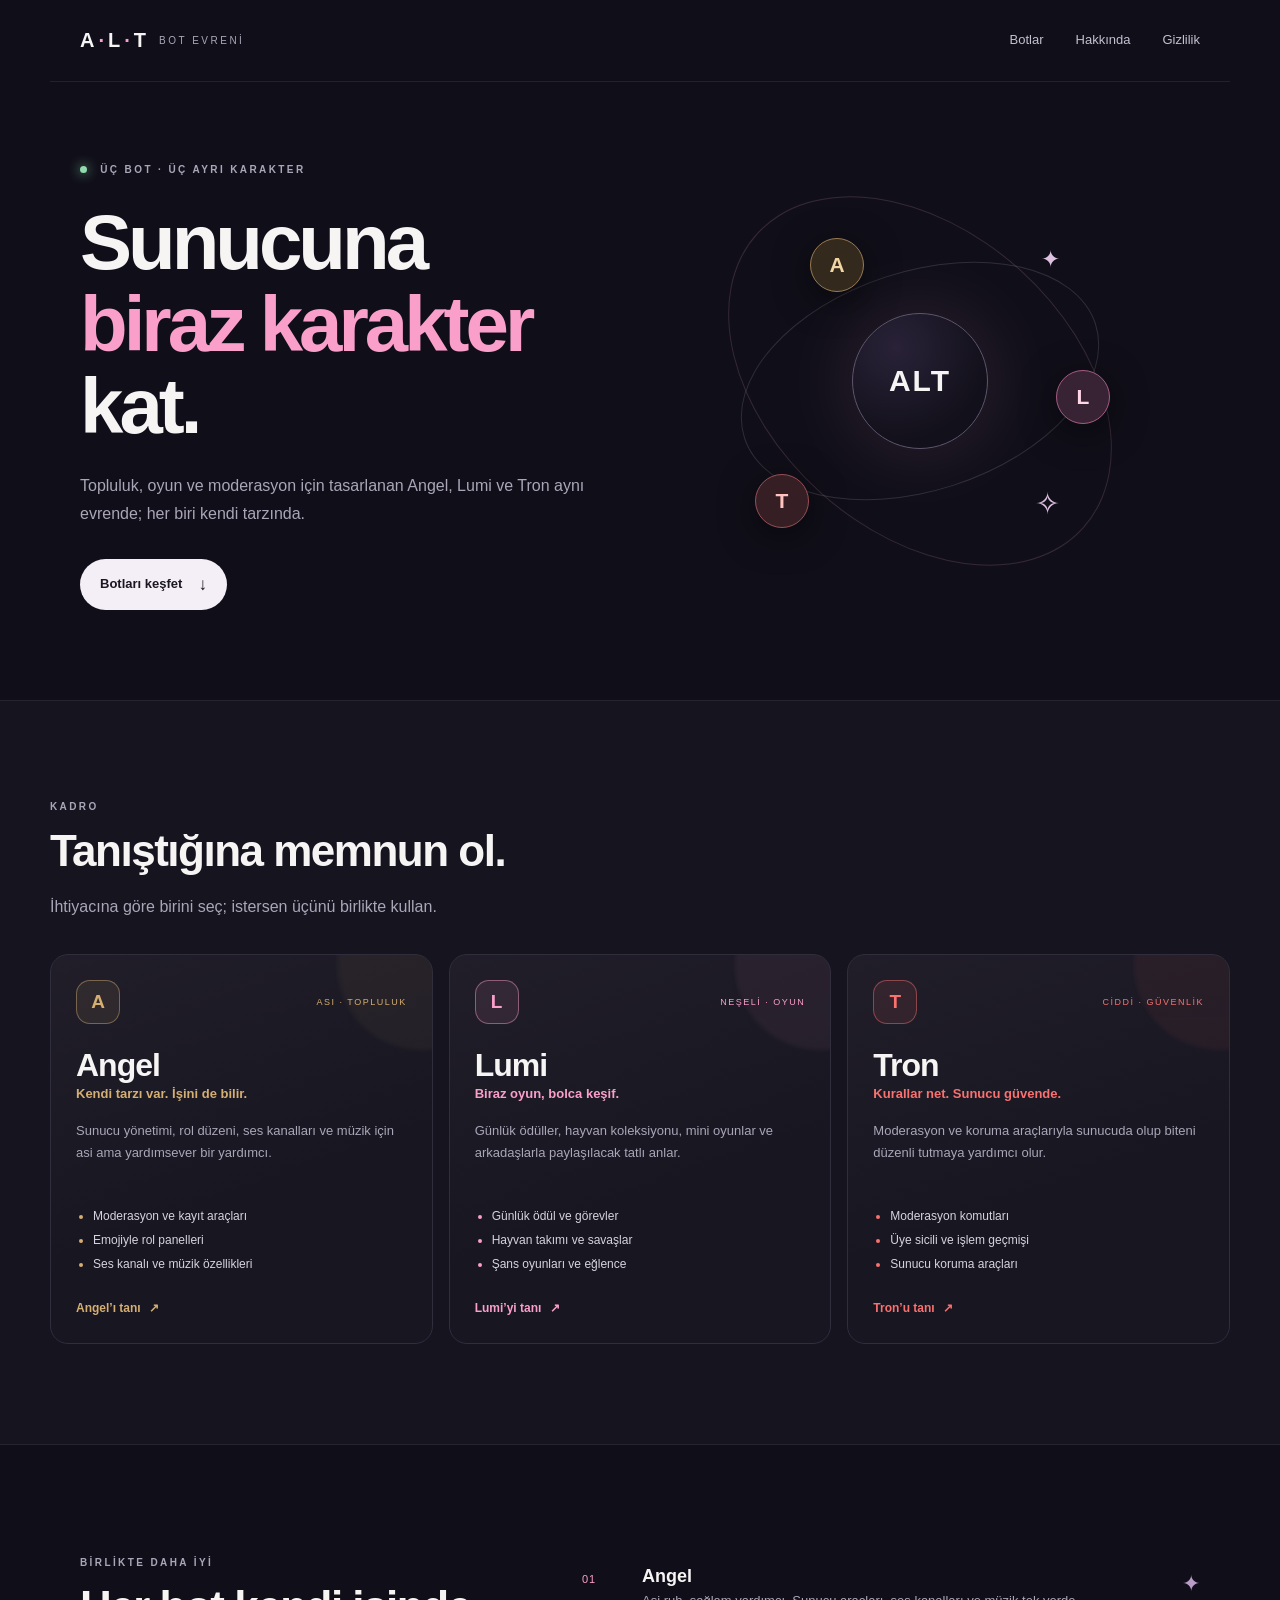
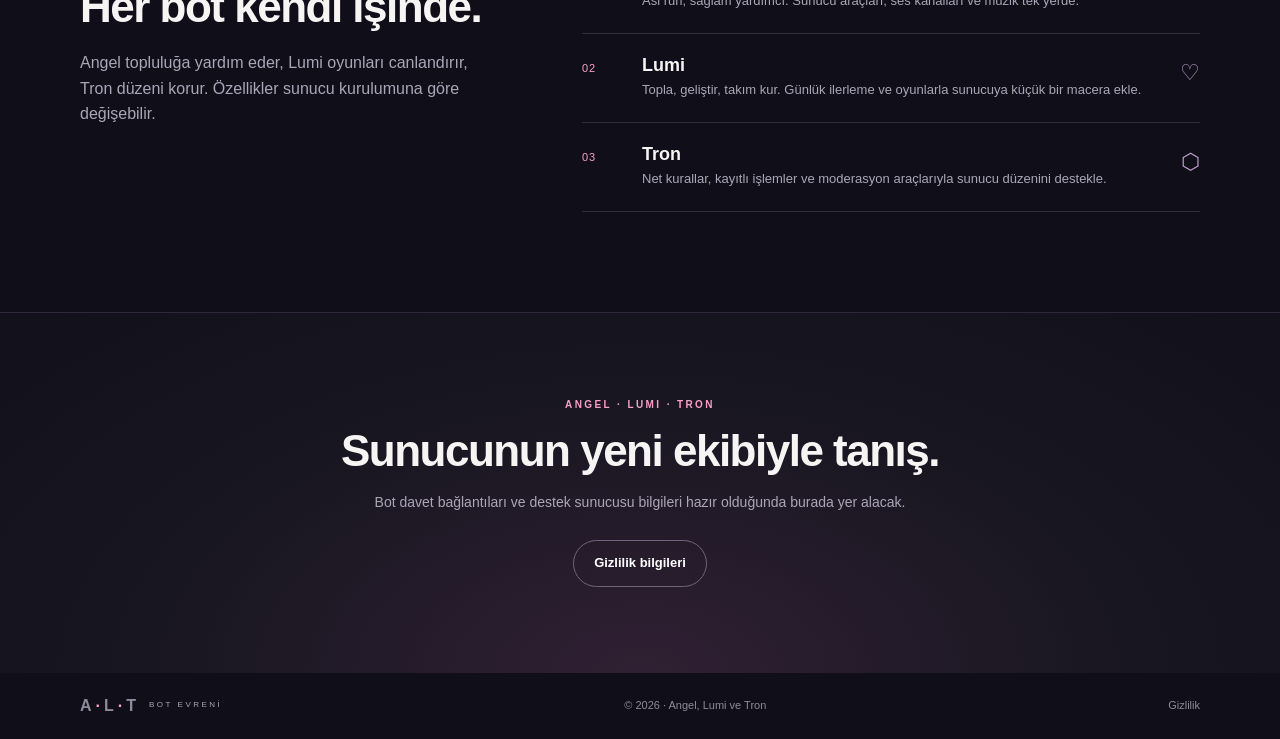
==== index.html @ 0f0d4780 "Add files via upload" ====
<!doctype html>
<html lang="tr">
<head>
  <meta charset="utf-8">
  <meta name="viewport" content="width=device-width, initial-scale=1">
  <meta name="theme-color" content="#100f19">
  <meta name="description" content="Angel, Lumi ve Tron — sunucular için karakterli yapay zekâ botları.">
  <title>Angel · Lumi · Tron | Botların dünyası</title>
  <link rel="stylesheet" href="styles.css">
</head>
<body>
  <header class="topbar">
    <a class="brand" href="#top" aria-label="Angel, Lumi ve Tron ana sayfa">
      <span class="brand-mark">A<span>·</span>L<span>·</span>T</span>
      <span class="brand-name">BOT EVRENİ</span>
    </a>
    <nav aria-label="Ana menü">
      <a href="#bots">Botlar</a>
      <a href="#about">Hakkında</a>
      <a href="privacy.html">Gizlilik</a>
    </nav>
  </header>

  <main id="top">
    <section class="hero">
      <div class="hero-copy">
        <p class="eyebrow"><span class="status-dot"></span> ÜÇ BOT · ÜÇ AYRI KARAKTER</p>
        <h1>Sunucuna<br><span>biraz karakter</span> kat.</h1>
        <p class="hero-text">Topluluk, oyun ve moderasyon için tasarlanan Angel, Lumi ve Tron aynı evrende; her biri kendi tarzında.</p>
        <a class="button button-light" href="#bots">Botları keşfet <span aria-hidden="true">↓</span></a>
      </div>
      <div class="orbit" aria-hidden="true">
        <div class="orbit-ring ring-one"></div>
        <div class="orbit-ring ring-two"></div>
        <div class="orbit-core">ALT</div>
        <div class="orbit-node angel-node">A</div>
        <div class="orbit-node lumi-node">L</div>
        <div class="orbit-node tron-node">T</div>
        <span class="spark spark-one">✦</span><span class="spark spark-two">✧</span>
      </div>
    </section>

    <section class="bots-section" id="bots">
      <div class="section-heading">
        <p class="eyebrow">KADRO</p>
        <h2>Tanıştığına memnun ol.</h2>
        <p>İhtiyacına göre birini seç; istersen üçünü birlikte kullan.</p>
      </div>
      <div class="bot-grid">
        <article class="bot-card angel-card">
          <div class="card-top"><span class="bot-symbol">A</span><span class="card-tag">ASI · TOPLULUK</span></div>
          <h3>Angel</h3>
          <p class="bot-motto">Kendi tarzı var. İşini de bilir.</p>
          <p class="bot-description">Sunucu yönetimi, rol düzeni, ses kanalları ve müzik için asi ama yardımsever bir yardımcı.</p>
          <ul><li>Moderasyon ve kayıt araçları</li><li>Emojiyle rol panelleri</li><li>Ses kanalı ve müzik özellikleri</li></ul>
          <a class="text-link" href="#angel-details">Angel’ı tanı <span aria-hidden="true">↗</span></a>
        </article>
        <article class="bot-card lumi-card">
          <div class="card-top"><span class="bot-symbol">L</span><span class="card-tag">NEŞELİ · OYUN</span></div>
          <h3>Lumi</h3>
          <p class="bot-motto">Biraz oyun, bolca keşif.</p>
          <p class="bot-description">Günlük ödüller, hayvan koleksiyonu, mini oyunlar ve arkadaşlarla paylaşılacak tatlı anlar.</p>
          <ul><li>Günlük ödül ve görevler</li><li>Hayvan takımı ve savaşlar</li><li>Şans oyunları ve eğlence</li></ul>
          <a class="text-link" href="#lumi-details">Lumi’yi tanı <span aria-hidden="true">↗</span></a>
        </article>
        <article class="bot-card tron-card">
          <div class="card-top"><span class="bot-symbol">T</span><span class="card-tag">CİDDİ · GÜVENLİK</span></div>
          <h3>Tron</h3>
          <p class="bot-motto">Kurallar net. Sunucu güvende.</p>
          <p class="bot-description">Moderasyon ve koruma araçlarıyla sunucuda olup biteni düzenli tutmaya yardımcı olur.</p>
          <ul><li>Moderasyon komutları</li><li>Üye sicili ve işlem geçmişi</li><li>Sunucu koruma araçları</li></ul>
          <a class="text-link" href="#tron-details">Tron’u tanı <span aria-hidden="true">↗</span></a>
        </article>
      </div>
    </section>

    <section class="details-section" id="about">
      <div class="details-intro">
        <p class="eyebrow">BİRLİKTE DAHA İYİ</p>
        <h2>Her bot kendi işinde.</h2>
        <p>Angel topluluğa yardım eder, Lumi oyunları canlandırır, Tron düzeni korur. Özellikler sunucu kurulumuna göre değişebilir.</p>
      </div>
      <div class="details-list">
        <article id="angel-details"><span class="detail-index">01</span><div><h3>Angel</h3><p>Asi ruh, sağlam yardımcı. Sunucu araçları, ses kanalları ve müzik tek yerde.</p></div><span class="detail-glyph">✦</span></article>
        <article id="lumi-details"><span class="detail-index">02</span><div><h3>Lumi</h3><p>Topla, geliştir, takım kur. Günlük ilerleme ve oyunlarla sunucuya küçük bir macera ekle.</p></div><span class="detail-glyph">♡</span></article>
        <article id="tron-details"><span class="detail-index">03</span><div><h3>Tron</h3><p>Net kurallar, kayıtlı işlemler ve moderasyon araçlarıyla sunucu düzenini destekle.</p></div><span class="detail-glyph">⬡</span></article>
      </div>
    </section>

    <section class="closing">
      <p class="eyebrow">ANGEL · LUMI · TRON</p>
      <h2>Sunucunun yeni ekibiyle tanış.</h2>
      <p>Bot davet bağlantıları ve destek sunucusu bilgileri hazır olduğunda burada yer alacak.</p>
      <a class="button button-outline" href="privacy.html">Gizlilik bilgileri</a>
    </section>
  </main>

  <footer>
    <a class="brand footer-brand" href="#top"><span class="brand-mark">A<span>·</span>L<span>·</span>T</span><span class="brand-name">BOT EVRENİ</span></a>
    <span>© 2026 · Angel, Lumi ve Tron</span>
    <a href="privacy.html">Gizlilik</a>
  </footer>
</body>
</html>
---- styles.css ----
:root{color-scheme:dark;--bg:#100f19;--panel:#171622;--text:#f7f4f4;--muted:#aaa6b8;--line:#302d3d;--gold:#d5ae72;--pink:#fa9fca;--red:#fa716f;--font:'DM Sans',Segoe UI,Arial,sans-serif;--display:Manrope,'DM Sans',Segoe UI,Arial,sans-serif}
*{box-sizing:border-box}
html{scroll-behavior:smooth}
body{margin:0;background:var(--bg);color:var(--text);font:16px/1.6 var(--font)}
a{color:inherit;text-decoration:none}
.topbar{max-width:1180px;margin:auto;height:82px;padding:0 30px;display:flex;align-items:center;justify-content:space-between;border-bottom:1px solid rgba(255,255,255,.08)}
.brand{display:flex;align-items:center;gap:12px}.brand-mark{font:800 20px var(--display);letter-spacing:1px}.brand-mark span{color:var(--pink);padding:0 3px}.brand-name{font-size:10px;letter-spacing:2.5px;color:var(--muted)}
nav{display:flex;gap:32px;color:#c4c0cf;font-size:13px}nav a:hover,footer a:hover{color:var(--pink)}
.hero{max-width:1180px;min-height:560px;margin:auto;padding:70px 30px 90px;display:grid;grid-template-columns:1fr 1fr;align-items:center;overflow:hidden}.hero-copy{position:relative;z-index:1}.eyebrow{font-size:10px;font-weight:700;letter-spacing:2.4px;color:#aaa6b8}.status-dot{display:inline-block;width:7px;height:7px;margin-right:8px;border-radius:50%;background:#91dbad;box-shadow:0 0 12px #91dbad}.hero h1{font:800 clamp(48px,7vw,78px)/1.05 var(--display);letter-spacing:-4px;margin:24px 0}.hero h1 span{color:var(--pink)}.hero-text{max-width:510px;color:var(--muted);font-size:16px;line-height:1.8;margin-bottom:30px}.button{display:inline-flex;gap:16px;align-items:center;border-radius:99px;padding:12px 20px;font-weight:700;font-size:13px;transition:transform .2s,background .2s}.button:hover{transform:translateY(-2px)}.button-light{background:#f4eef6;color:#1b1722}.button-light span{font-size:17px}.button-outline{border:1px solid #70647d;color:#fff}
.orbit{height:370px;max-width:500px;width:100%;justify-self:center;position:relative;display:grid;place-items:center}.orbit-ring{position:absolute;border:1px solid rgba(255,255,255,.13);border-radius:50%;transform:rotate(-18deg)}.ring-one{width:370px;height:220px}.ring-two{width:440px;height:300px;transform:rotate(42deg);border-color:rgba(250,159,202,.17)}.orbit-core{width:136px;height:136px;border:1px solid #5f566e;border-radius:50%;display:grid;place-items:center;background:radial-gradient(circle at 32% 25%,#292238,#12101a 70%);box-shadow:0 0 80px rgba(250,159,202,.14);font:800 30px var(--display);letter-spacing:2px}.orbit-node{position:absolute;width:54px;height:54px;border-radius:50%;display:grid;place-items:center;font:800 21px var(--display);box-shadow:0 8px 35px #0008}.angel-node{top:42px;left:28%;color:#f2d5a4;background:#33291d;border:1px solid #987b51}.lumi-node{right:12%;top:47%;color:#ffd5e8;background:#382335;border:1px solid #a55c83}.tron-node{left:17%;bottom:38px;color:#ffc4c0;background:#351f25;border:1px solid #984f54}.spark{position:absolute;color:#dec0e0}.spark-one{top:45px;right:22%;font-size:23px}.spark-two{bottom:38px;right:22%;font-size:30px}
.bots-section{background:#15141f;border-block:1px solid rgba(255,255,255,.07);padding:88px 30px 100px}.section-heading{max-width:1180px;margin:0 auto 34px}.section-heading h2,.details-intro h2,.closing h2{font:700 clamp(30px,4vw,44px)/1.2 var(--display);letter-spacing:-1.5px;margin:9px 0}.section-heading>p:last-child,.details-intro>p:last-child{color:var(--muted)}.bot-grid{max-width:1180px;margin:auto;display:grid;grid-template-columns:repeat(3,1fr);gap:16px}.bot-card{--accent:var(--gold);position:relative;overflow:hidden;padding:25px 25px 24px;border:1px solid var(--line);border-radius:18px;background:linear-gradient(160deg,#211e29,#171621 60%);min-height:390px}.bot-card:after{content:"";position:absolute;top:-75px;right:-75px;width:170px;height:170px;border-radius:50%;background:var(--accent);opacity:.055;filter:blur(2px)}.lumi-card{--accent:var(--pink)}.tron-card{--accent:var(--red)}.card-top{display:flex;align-items:center;justify-content:space-between}.bot-symbol{width:44px;height:44px;border:1px solid color-mix(in srgb,var(--accent),transparent 55%);border-radius:14px;display:grid;place-items:center;background:color-mix(in srgb,var(--accent),transparent 91%);color:var(--accent);font:800 19px var(--display)}.card-tag{font-size:9px;letter-spacing:1.5px;color:var(--accent)}.bot-card h3{font:800 32px var(--display);letter-spacing:-1px;margin:23px 0 0}.bot-motto{font-weight:600;color:var(--accent);margin:0 0 15px;font-size:13px}.bot-description{color:var(--muted);font-size:13px;line-height:1.75;min-height:69px}.bot-card ul{padding-left:17px;color:#d7d3df;font-size:12px;line-height:2;margin:15px 0 18px}.bot-card li::marker{color:var(--accent)}.text-link{font-size:12px;font-weight:700;color:var(--accent)}.text-link span{margin-left:5px}
.details-section{max-width:1180px;margin:auto;padding:100px 30px;display:grid;grid-template-columns:.8fr 1.2fr;gap:90px}.details-intro{position:sticky;top:40px;align-self:start}.details-list article{display:grid;grid-template-columns:45px 1fr 40px;gap:15px;align-items:start;padding:21px 0;border-bottom:1px solid var(--line);scroll-margin-top:30px}.details-index,.detail-index{color:var(--pink);font-size:11px;letter-spacing:1px;padding-top:5px}.details-list h3{font:700 18px var(--display);margin:0 0 4px}.details-list p{color:var(--muted);font-size:13px;margin:0}.detail-glyph{font-size:22px;color:#b99cc7;text-align:right}
.closing{text-align:center;padding:74px 24px 86px;background:radial-gradient(ellipse at 50% 100%,#302033 0,#181621 54%,#12111b 100%);border-top:1px solid #30283a}.closing .eyebrow{color:var(--pink)}.closing h2{max-width:620px;margin:12px auto}.closing>p:not(.eyebrow){color:var(--muted);margin:14px auto 26px;max-width:560px;font-size:14px}
footer{max-width:1180px;margin:auto;padding:24px 30px;display:flex;align-items:center;justify-content:space-between;color:#8f8a9b;font-size:11px}.footer-brand .brand-mark{font-size:16px}.footer-brand .brand-name{font-size:8px}
@media(max-width:800px){.hero{grid-template-columns:1fr;padding-top:72px}.hero-copy{text-align:center}.hero-text{margin-inline:auto}.orbit{height:310px;margin-top:22px}.ring-one{width:300px;height:190px}.ring-two{width:360px;height:260px}.bot-grid{grid-template-columns:1fr;max-width:560px}.bot-card{min-height:0}.bot-description{min-height:0}.details-section{grid-template-columns:1fr;gap:28px;padding-block:70px}.details-intro{position:static}.section-heading{text-align:center}.bots-section{padding-block:70px}}
@media(max-width:520px){.topbar{height:70px;padding-inline:18px}.brand-name{display:none}nav{gap:16px;font-size:11px}.hero{padding:58px 20px 60px}.hero h1{letter-spacing:-2.8px}.orbit{height:270px}.orbit-core{width:108px;height:108px;font-size:25px}.ring-one{width:260px;height:160px}.ring-two{width:315px;height:225px}.angel-node{left:20%;top:20px}.lumi-node{right:5%}.tron-node{left:10%;bottom:20px}.bots-section{padding-inline:18px}.details-section{padding-inline:22px}.closing{padding-inline:22px}footer{padding:20px 18px;gap:12px;flex-wrap:wrap}.footer-brand{width:100%}}
@media(prefers-reduced-motion:reduce){html{scroll-behavior:auto}.button{transition:none}}
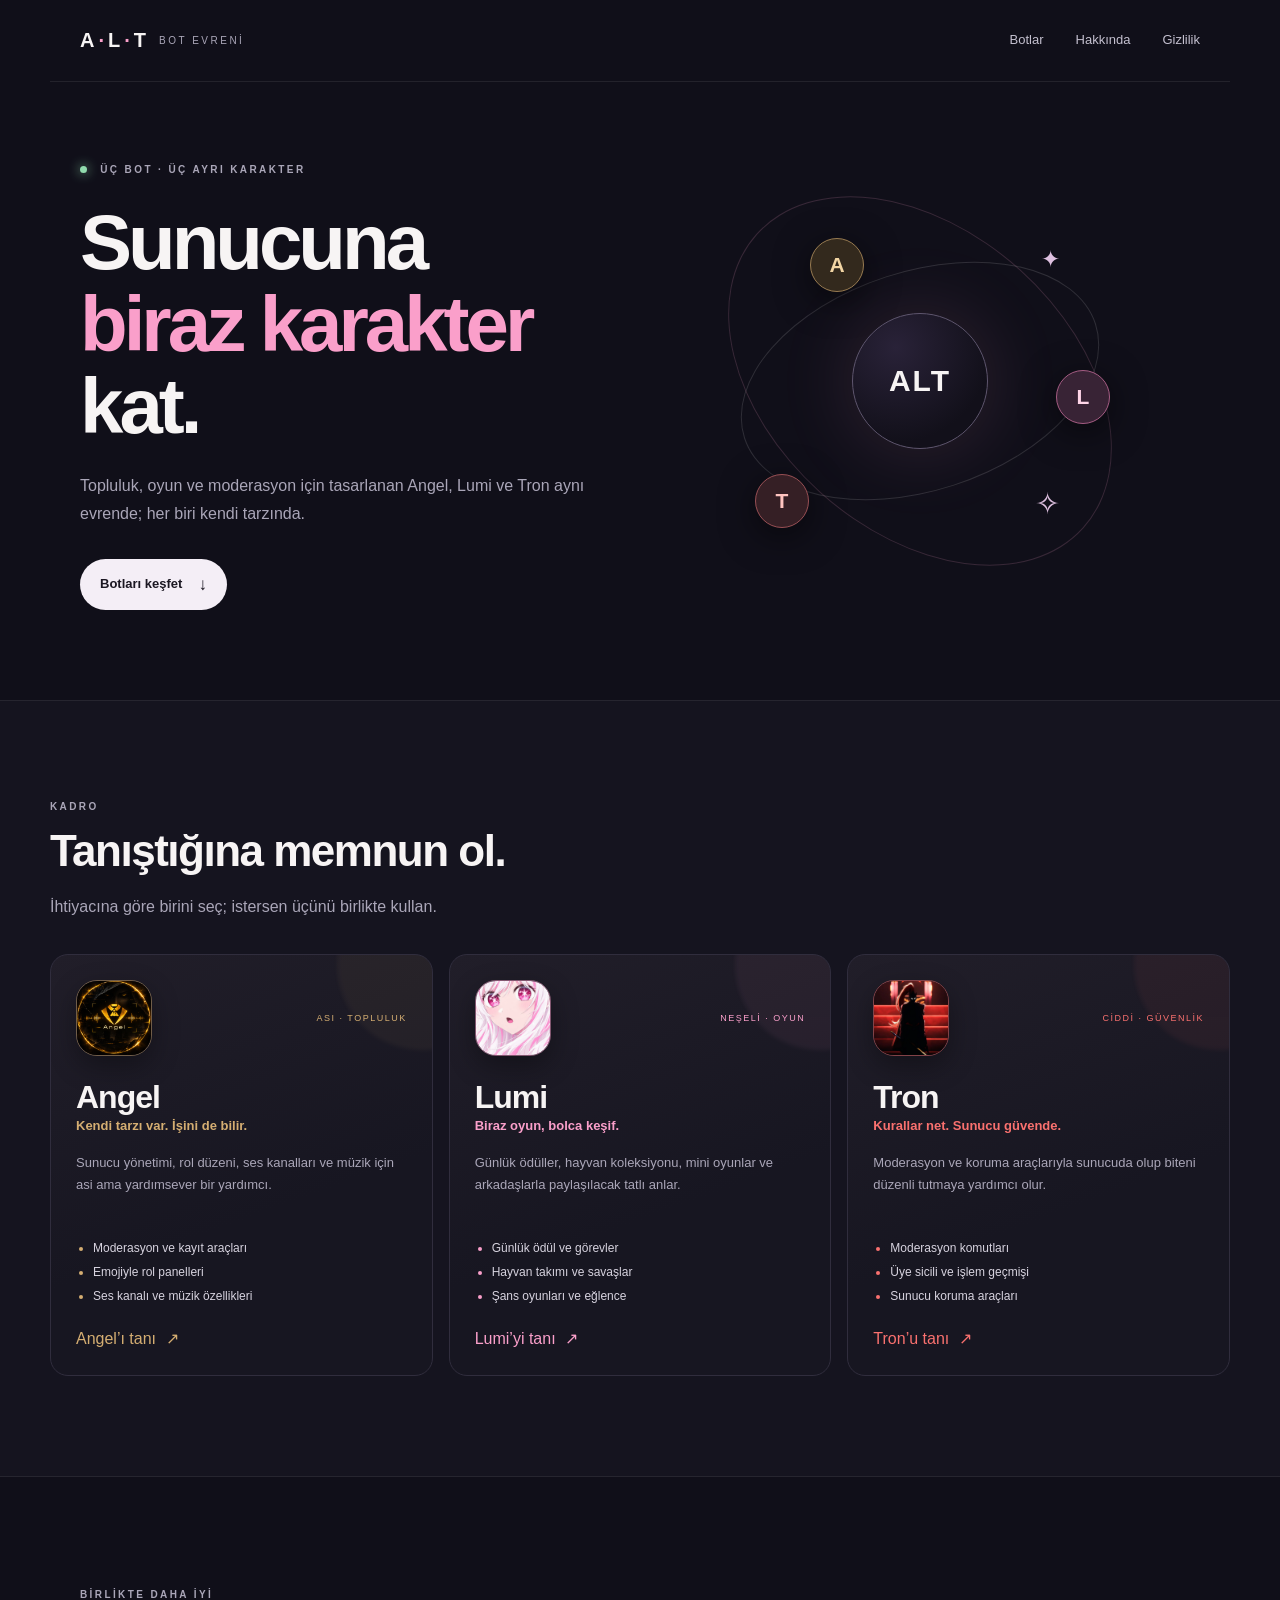
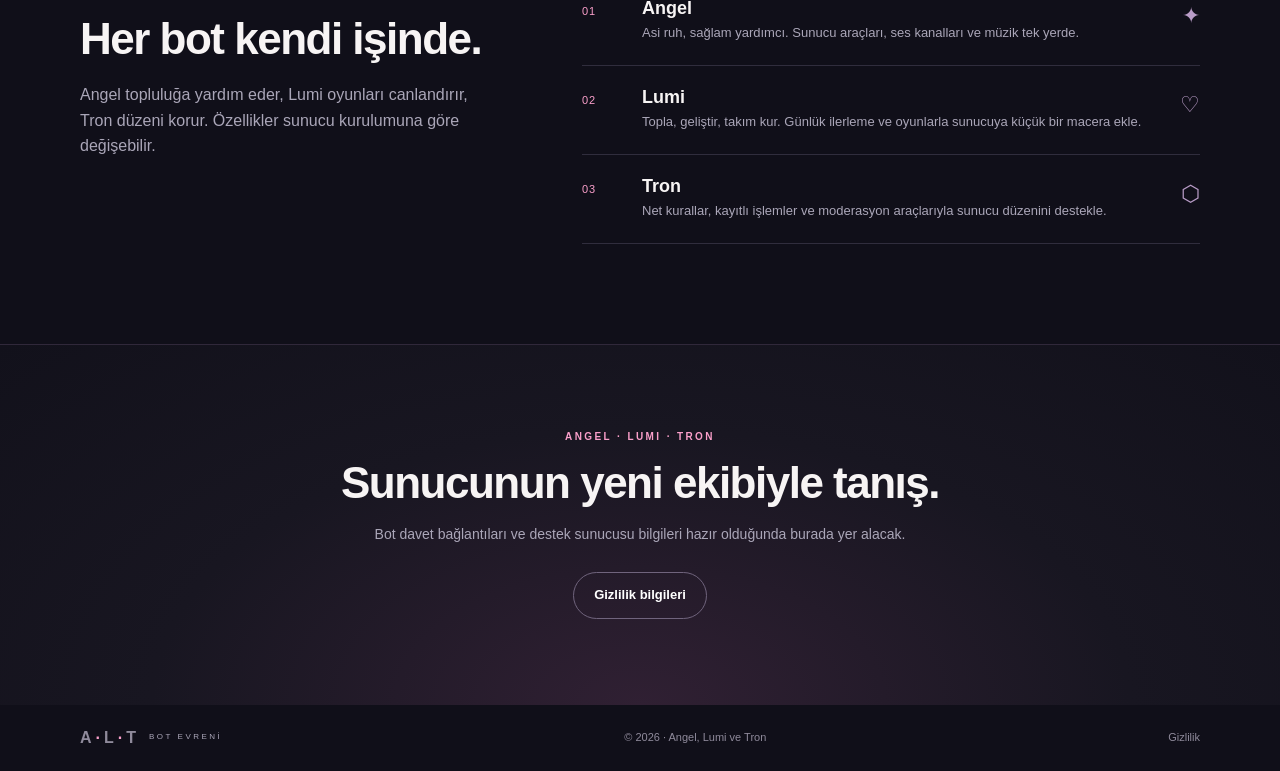
==== commit 10855e68: "Add files via upload" ====
--- a/index.html
+++ b/index.html
@@ -48,28 +48,28 @@
       </div>
       <div class="bot-grid">
         <article class="bot-card angel-card">
-          <div class="card-top"><span class="bot-symbol">A</span><span class="card-tag">ASI · TOPLULUK</span></div>
+          <div class="card-top"><img class="bot-avatar" src="assets/angel.png" alt="Angel"><span class="card-tag">ASI · TOPLULUK</span></div>
           <h3>Angel</h3>
           <p class="bot-motto">Kendi tarzı var. İşini de bilir.</p>
           <p class="bot-description">Sunucu yönetimi, rol düzeni, ses kanalları ve müzik için asi ama yardımsever bir yardımcı.</p>
           <ul><li>Moderasyon ve kayıt araçları</li><li>Emojiyle rol panelleri</li><li>Ses kanalı ve müzik özellikleri</li></ul>
-          <a class="text-link" href="#angel-details">Angel’ı tanı <span aria-hidden="true">↗</span></a>
+          <button class="text-link modal-trigger" type="button" data-open-modal="angel-modal">Angel’ı tanı <span aria-hidden="true">↗</span></button>
         </article>
         <article class="bot-card lumi-card">
-          <div class="card-top"><span class="bot-symbol">L</span><span class="card-tag">NEŞELİ · OYUN</span></div>
+          <div class="card-top"><img class="bot-avatar" src="assets/lumi.png" alt="Lumi"><span class="card-tag">NEŞELİ · OYUN</span></div>
           <h3>Lumi</h3>
           <p class="bot-motto">Biraz oyun, bolca keşif.</p>
           <p class="bot-description">Günlük ödüller, hayvan koleksiyonu, mini oyunlar ve arkadaşlarla paylaşılacak tatlı anlar.</p>
           <ul><li>Günlük ödül ve görevler</li><li>Hayvan takımı ve savaşlar</li><li>Şans oyunları ve eğlence</li></ul>
-          <a class="text-link" href="#lumi-details">Lumi’yi tanı <span aria-hidden="true">↗</span></a>
+          <button class="text-link modal-trigger" type="button" data-open-modal="lumi-modal">Lumi’yi tanı <span aria-hidden="true">↗</span></button>
         </article>
         <article class="bot-card tron-card">
-          <div class="card-top"><span class="bot-symbol">T</span><span class="card-tag">CİDDİ · GÜVENLİK</span></div>
+          <div class="card-top"><img class="bot-avatar" src="assets/tron.png" alt="Tron"><span class="card-tag">CİDDİ · GÜVENLİK</span></div>
           <h3>Tron</h3>
           <p class="bot-motto">Kurallar net. Sunucu güvende.</p>
           <p class="bot-description">Moderasyon ve koruma araçlarıyla sunucuda olup biteni düzenli tutmaya yardımcı olur.</p>
           <ul><li>Moderasyon komutları</li><li>Üye sicili ve işlem geçmişi</li><li>Sunucu koruma araçları</li></ul>
-          <a class="text-link" href="#tron-details">Tron’u tanı <span aria-hidden="true">↗</span></a>
+          <button class="text-link modal-trigger" type="button" data-open-modal="tron-modal">Tron’u tanı <span aria-hidden="true">↗</span></button>
         </article>
       </div>
     </section>
@@ -95,10 +95,63 @@
     </section>
   </main>
 
+  <dialog class="bot-modal angel-modal" id="angel-modal" aria-labelledby="angel-modal-title">
+    <div class="modal-layout">
+      <img class="modal-art" src="assets/angel.png" alt="Angel">
+      <div class="modal-copy">
+        <div class="modal-heading"><div><p class="eyebrow">ASI · TOPLULUK</p><h2 id="angel-modal-title">Angel</h2></div><button class="modal-close" type="button" aria-label="Pencereyi kapat" data-close-modal>×</button></div>
+        <p class="modal-motto">Biraz asi, gerektiğinde tam destek.</p>
+        <p class="modal-description">Angel sunucu düzenini kurmana, üyelerle ilgilenmene ve topluluğuna hareket katmana yardım eder. Lafını sakınmaz ama işini yarım bırakmaz.</p>
+        <h3>Öne çıkan özellikler</h3>
+        <ul class="feature-list"><li>Üye kaydı ve rol yönetimi</li><li>Emojiyle çalışan, ayrı ayrı yönetilebilir rol panelleri</li><li>Moderasyon, şikâyet ve anket araçları</li><li>Özel ses kanalları ve müzik çalma</li><li>AFK bildirimleri ve acil cevap butonu</li></ul>
+        <div class="modal-note">Komutlar ve kullanılabilir özellikler sunucudaki izinlere ve kuruluma göre değişebilir.</div>
+      </div>
+    </div>
+  </dialog>
+
+  <dialog class="bot-modal lumi-modal" id="lumi-modal" aria-labelledby="lumi-modal-title">
+    <div class="modal-layout">
+      <img class="modal-art" src="assets/lumi.png" alt="Lumi">
+      <div class="modal-copy">
+        <div class="modal-heading"><div><p class="eyebrow">NEŞELİ · OYUN</p><h2 id="lumi-modal-title">Lumi</h2></div><button class="modal-close" type="button" aria-label="Pencereyi kapat" data-close-modal>×</button></div>
+        <p class="modal-motto">Küçük bir macera, her gün yeniden.</p>
+        <p class="modal-description">Lumi, sohbeti koleksiyon ve ilerleme hissi veren mini bir oyun dünyasına dönüştürür. Hayvanlarını topla, takımını kur, arkadaşlarınla kapış.</p>
+        <h3>Öne çıkan özellikler</h3>
+        <ul class="feature-list"><li>Günlük ödüller, görevler ve seviye gelişimi</li><li>Enderlikleri ve seviyeleri olan hayvan koleksiyonu</li><li>Üçlü hayvan takımları ve Lumi’ye karşı savaşlar</li><li>Mağaza, dekorasyonlar ve büyülü hayvan silahları</li><li>Blackjack, yazı tura, mini oyunlar ve sosyal komutlar</li></ul>
+        <div class="modal-note">Oyun ilerlemesi sunucular arasında ortak kullanılacak şekilde tasarlanmıştır.</div>
+      </div>
+    </div>
+  </dialog>
+
+  <dialog class="bot-modal tron-modal" id="tron-modal" aria-labelledby="tron-modal-title">
+    <div class="modal-layout">
+      <img class="modal-art" src="assets/tron.png" alt="Tron">
+      <div class="modal-copy">
+        <div class="modal-heading"><div><p class="eyebrow">CİDDİ · GÜVENLİK</p><h2 id="tron-modal-title">Tron</h2></div><button class="modal-close" type="button" aria-label="Pencereyi kapat" data-close-modal>×</button></div>
+        <p class="modal-motto">Kurallar net. Gereksiz uzatma yok.</p>
+        <p class="modal-description">Tron, moderasyon işlerini tek yerden yürütmene ve üye işlemlerini takip etmene yardım eder. Serttir; sunucu düzenini korumayı ciddiye alır.</p>
+        <h3>Öne çıkan özellikler</h3>
+        <ul class="feature-list"><li>Ban ve ban açma komutları</li><li>Yazı ve ses susturma araçları; süre ve sebep desteği</li><li>Üye sicili ve geçmiş moderasyon işlemleri</li><li>Mesaj temizleme ve yönetici moderasyon izinleri</li><li>Koruma ayarlarından ayrı, düzenli moderasyon iş akışı</li></ul>
+        <div class="modal-note">Komutların çalışması için Tron’a gerekli sunucu izinleri verilmelidir.</div>
+      </div>
+    </div>
+  </dialog>
+
   <footer>
     <a class="brand footer-brand" href="#top"><span class="brand-mark">A<span>·</span>L<span>·</span>T</span><span class="brand-name">BOT EVRENİ</span></a>
     <span>© 2026 · Angel, Lumi ve Tron</span>
     <a href="privacy.html">Gizlilik</a>
   </footer>
+  <script>
+    document.querySelectorAll('[data-open-modal]').forEach((button) => {
+      button.addEventListener('click', () => document.getElementById(button.dataset.openModal)?.showModal());
+    });
+    document.querySelectorAll('.bot-modal').forEach((dialog) => {
+      dialog.querySelector('[data-close-modal]')?.addEventListener('click', () => dialog.close());
+      dialog.addEventListener('click', (event) => {
+        if (event.target === dialog) dialog.close();
+      });
+    });
+  </script>
 </body>
 </html>
--- a/styles.css
+++ b/styles.css
@@ -15,3 +15,6 @@
 @media(max-width:800px){.hero{grid-template-columns:1fr;padding-top:72px}.hero-copy{text-align:center}.hero-text{margin-inline:auto}.orbit{height:310px;margin-top:22px}.ring-one{width:300px;height:190px}.ring-two{width:360px;height:260px}.bot-grid{grid-template-columns:1fr;max-width:560px}.bot-card{min-height:0}.bot-description{min-height:0}.details-section{grid-template-columns:1fr;gap:28px;padding-block:70px}.details-intro{position:static}.section-heading{text-align:center}.bots-section{padding-block:70px}}
 @media(max-width:520px){.topbar{height:70px;padding-inline:18px}.brand-name{display:none}nav{gap:16px;font-size:11px}.hero{padding:58px 20px 60px}.hero h1{letter-spacing:-2.8px}.orbit{height:270px}.orbit-core{width:108px;height:108px;font-size:25px}.ring-one{width:260px;height:160px}.ring-two{width:315px;height:225px}.angel-node{left:20%;top:20px}.lumi-node{right:5%}.tron-node{left:10%;bottom:20px}.bots-section{padding-inline:18px}.details-section{padding-inline:22px}.closing{padding-inline:22px}footer{padding:20px 18px;gap:12px;flex-wrap:wrap}.footer-brand{width:100%}}
 @media(prefers-reduced-motion:reduce){html{scroll-behavior:auto}.button{transition:none}}
+.bot-avatar{width:76px;height:76px;object-fit:cover;border-radius:21px;border:1px solid color-mix(in srgb,var(--accent),transparent 55%);box-shadow:0 10px 28px #0005}.modal-trigger{padding:0;border:0;background:none;font:inherit;text-align:left;cursor:pointer}.modal-trigger:hover{color:#fff}
+.bot-modal{width:min(900px,calc(100% - 32px));max-width:none;max-height:min(760px,calc(100dvh - 32px));padding:0;border:1px solid #ffffff22;border-radius:24px;background:#171622;color:var(--text);box-shadow:0 32px 100px #000b;overflow:auto}.bot-modal::backdrop{background:#08070dcc;backdrop-filter:blur(8px)}.modal-layout{display:grid;grid-template-columns:minmax(230px,.75fr) 1.25fr;min-height:510px}.modal-art{width:100%;height:100%;min-height:510px;object-fit:contain;padding:20px;background:color-mix(in srgb,var(--accent),#100f19 86%)}.modal-copy{padding:32px 34px 30px}.modal-heading{display:flex;justify-content:space-between;align-items:flex-start;gap:20px}.modal-heading .eyebrow{margin:4px 0 5px;color:var(--accent)}.modal-heading h2{font:800 42px/1.1 var(--display);letter-spacing:-1.5px;margin:0}.modal-close{width:38px;height:38px;flex:0 0 auto;border:1px solid #ffffff26;border-radius:50%;background:#ffffff08;color:#fff;font-size:25px;line-height:1;cursor:pointer}.modal-close:hover{background:#ffffff18}.angel-modal{--accent:var(--gold)}.lumi-modal{--accent:var(--pink)}.tron-modal{--accent:var(--red)}.modal-motto{margin:15px 0 8px;color:var(--accent);font-weight:700}.modal-description{margin:0;color:var(--muted);font-size:13px;line-height:1.8}.modal-copy h3{margin:23px 0 9px;font:700 13px var(--display)}.feature-list{list-style:none;margin:0;padding:0;display:grid;gap:9px;color:#e4dfeb;font-size:12px}.feature-list li{position:relative;padding-left:21px}.feature-list li::before{position:absolute;left:0;content:"✦";color:var(--accent)}.modal-note{margin-top:21px;padding:12px 14px;border:1px solid color-mix(in srgb,var(--accent),transparent 78%);border-radius:12px;background:color-mix(in srgb,var(--accent),transparent 94%);color:#c9c3d1;font-size:11px;line-height:1.6}
+@media(max-width:600px){.bot-modal{width:calc(100% - 20px);max-height:calc(100dvh - 20px);border-radius:18px}.modal-layout{grid-template-columns:1fr}.modal-art{height:210px;min-height:210px;object-position:center 34%}.modal-copy{padding:22px 21px 24px}.modal-heading h2{font-size:35px}.modal-copy h3{margin-top:19px}}
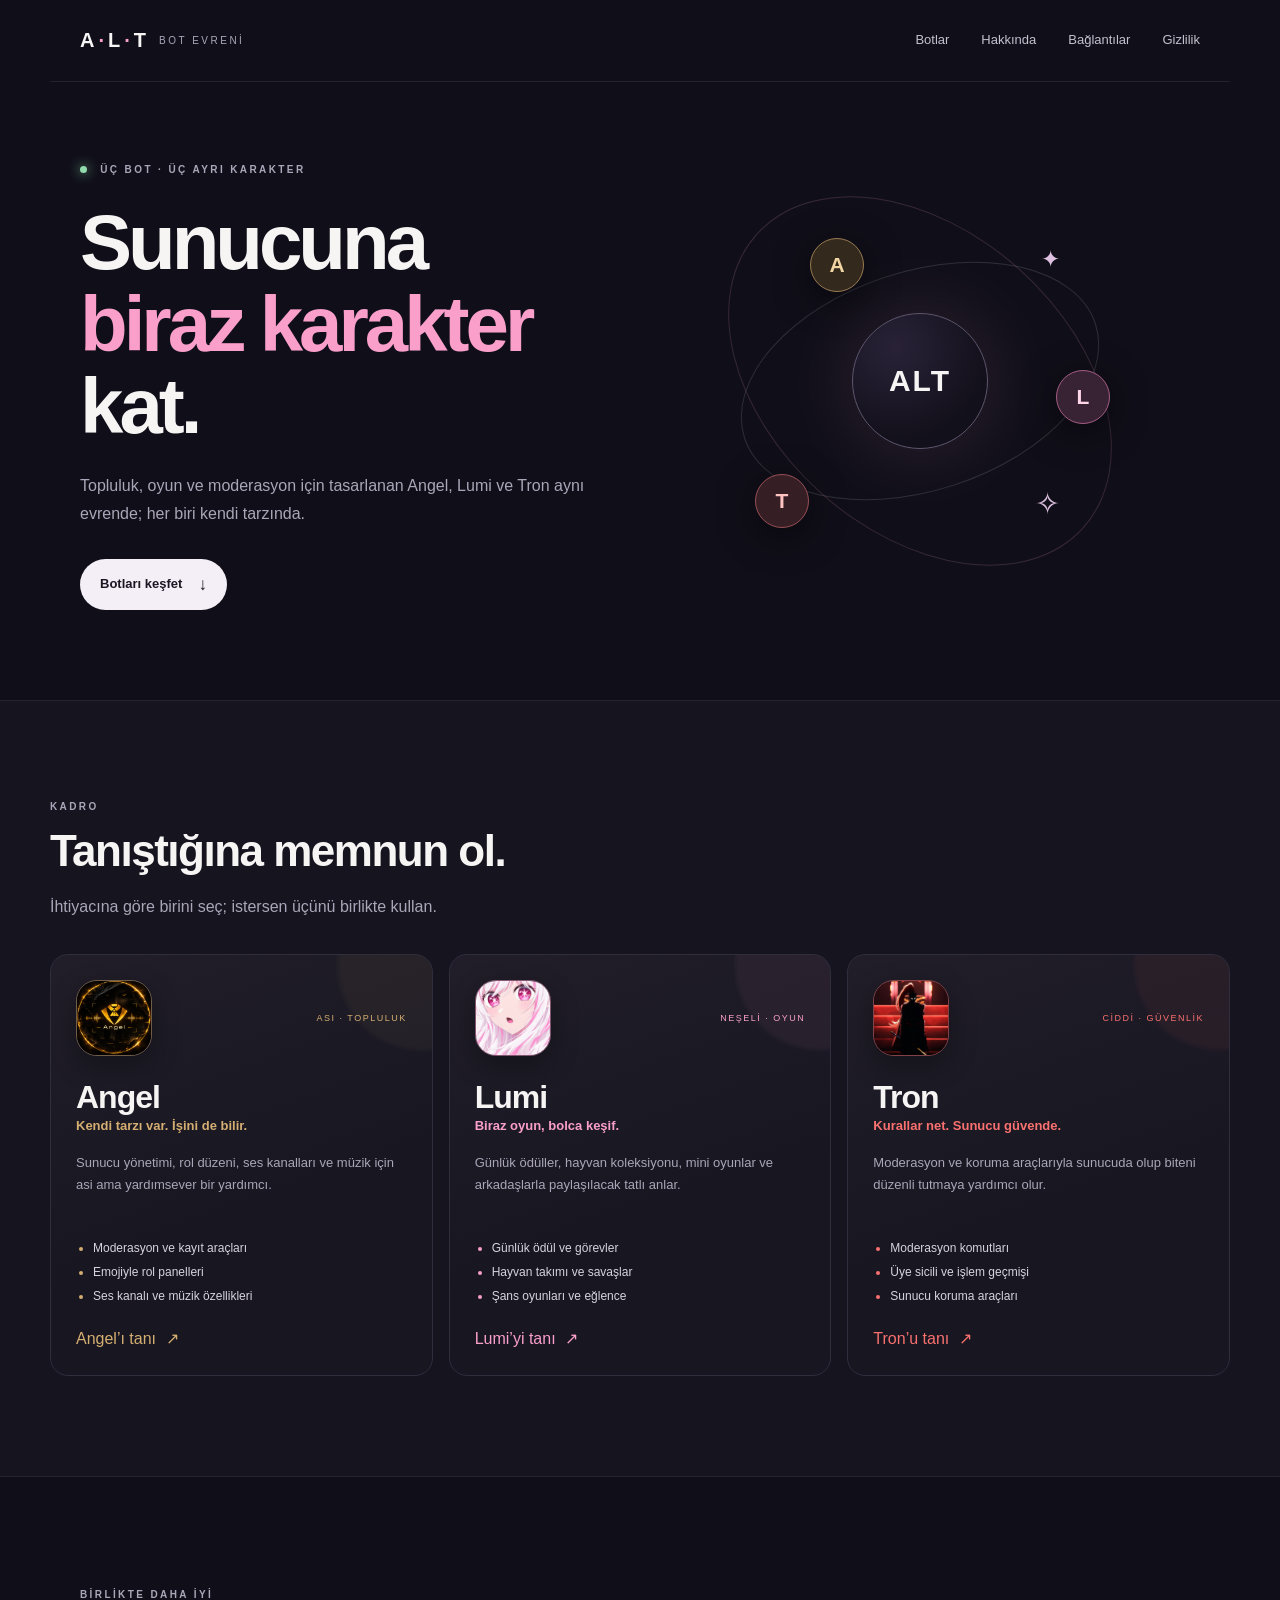
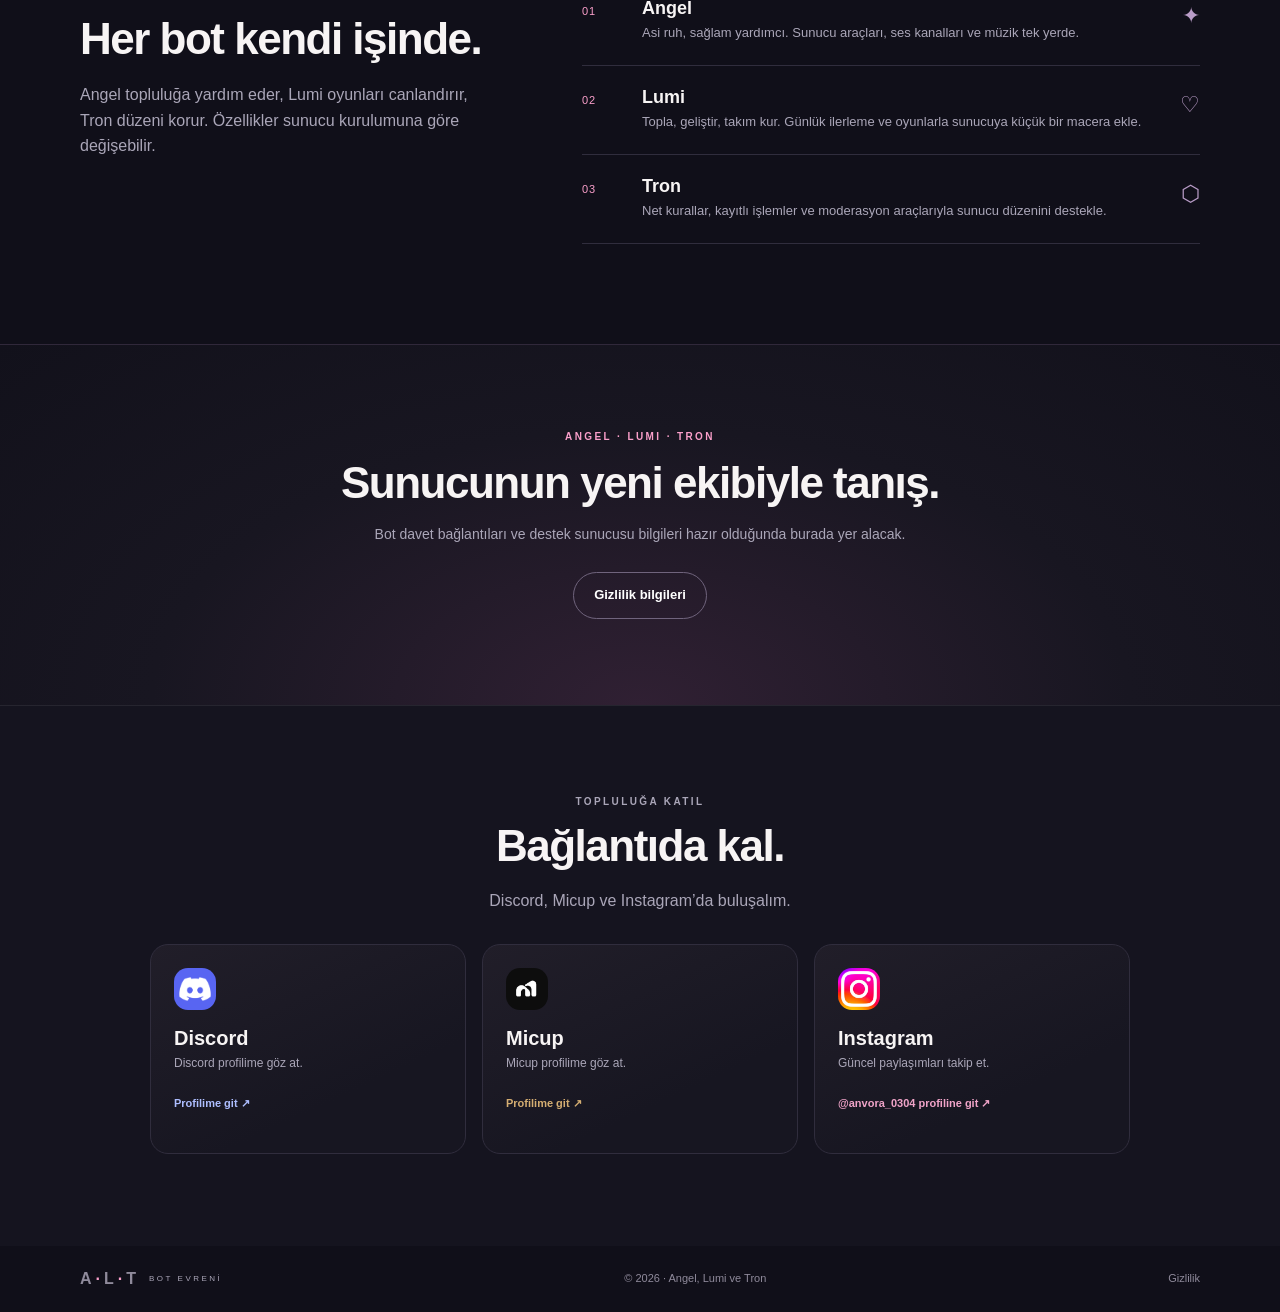
==== commit 7233c6d9: "Add files via upload" ====
--- a/index.html
+++ b/index.html
@@ -17,6 +17,7 @@
     <nav aria-label="Ana menü">
       <a href="#bots">Botlar</a>
       <a href="#about">Hakkında</a>
+      <a href="#social">Bağlantılar</a>
       <a href="privacy.html">Gizlilik</a>
     </nav>
   </header>
@@ -93,6 +94,34 @@
       <p>Bot davet bağlantıları ve destek sunucusu bilgileri hazır olduğunda burada yer alacak.</p>
       <a class="button button-outline" href="privacy.html">Gizlilik bilgileri</a>
     </section>
+
+    <section class="social-section" id="social" aria-labelledby="social-title">
+      <div class="section-heading social-heading">
+        <p class="eyebrow">TOPLULUĞA KATIL</p>
+        <h2 id="social-title">Bağlantıda kal.</h2>
+        <p>Discord, Micup ve Instagram’da buluşalım.</p>
+      </div>
+      <div class="social-grid">
+        <a class="social-card discord-social" href="https://discord.com/users/973302469243322418" target="_blank" rel="noopener noreferrer" aria-label="Discord’da profili aç">
+          <img class="social-icon discord-logo" src="assets/discord.png" alt="Discord logosu">
+          <h3>Discord</h3>
+          <p>Discord profilime göz at.</p>
+          <span class="social-address-pending">Profilime git ↗</span>
+        </a>
+        <a class="social-card micup-social" href="https://micup.gg/users/1562365325419741186" target="_blank" rel="noopener noreferrer" aria-label="Micup profilimi aç">
+          <img class="social-icon micup-logo" src="assets/micup.png" alt="Micup logosu">
+          <h3>Micup</h3>
+          <p>Micup profilime göz at.</p>
+          <span class="social-address-pending">Profilime git ↗</span>
+        </a>
+        <a class="social-card instagram-social" href="https://www.instagram.com/anvora_0304/" target="_blank" rel="noopener noreferrer" aria-label="Instagram’da anvora_0304 profilini aç">
+          <img class="social-icon instagram-logo" src="assets/instagram.png" alt="Instagram logosu">
+          <h3>Instagram</h3>
+          <p>Güncel paylaşımları takip et.</p>
+          <span class="social-address-pending">@anvora_0304 profiline git ↗</span>
+        </a>
+      </div>
+    </section>
   </main>
 
   <dialog class="bot-modal angel-modal" id="angel-modal" aria-labelledby="angel-modal-title">
--- a/styles.css
+++ b/styles.css
@@ -18,3 +18,7 @@
 .bot-avatar{width:76px;height:76px;object-fit:cover;border-radius:21px;border:1px solid color-mix(in srgb,var(--accent),transparent 55%);box-shadow:0 10px 28px #0005}.modal-trigger{padding:0;border:0;background:none;font:inherit;text-align:left;cursor:pointer}.modal-trigger:hover{color:#fff}
 .bot-modal{width:min(900px,calc(100% - 32px));max-width:none;max-height:min(760px,calc(100dvh - 32px));padding:0;border:1px solid #ffffff22;border-radius:24px;background:#171622;color:var(--text);box-shadow:0 32px 100px #000b;overflow:auto}.bot-modal::backdrop{background:#08070dcc;backdrop-filter:blur(8px)}.modal-layout{display:grid;grid-template-columns:minmax(230px,.75fr) 1.25fr;min-height:510px}.modal-art{width:100%;height:100%;min-height:510px;object-fit:contain;padding:20px;background:color-mix(in srgb,var(--accent),#100f19 86%)}.modal-copy{padding:32px 34px 30px}.modal-heading{display:flex;justify-content:space-between;align-items:flex-start;gap:20px}.modal-heading .eyebrow{margin:4px 0 5px;color:var(--accent)}.modal-heading h2{font:800 42px/1.1 var(--display);letter-spacing:-1.5px;margin:0}.modal-close{width:38px;height:38px;flex:0 0 auto;border:1px solid #ffffff26;border-radius:50%;background:#ffffff08;color:#fff;font-size:25px;line-height:1;cursor:pointer}.modal-close:hover{background:#ffffff18}.angel-modal{--accent:var(--gold)}.lumi-modal{--accent:var(--pink)}.tron-modal{--accent:var(--red)}.modal-motto{margin:15px 0 8px;color:var(--accent);font-weight:700}.modal-description{margin:0;color:var(--muted);font-size:13px;line-height:1.8}.modal-copy h3{margin:23px 0 9px;font:700 13px var(--display)}.feature-list{list-style:none;margin:0;padding:0;display:grid;gap:9px;color:#e4dfeb;font-size:12px}.feature-list li{position:relative;padding-left:21px}.feature-list li::before{position:absolute;left:0;content:"✦";color:var(--accent)}.modal-note{margin-top:21px;padding:12px 14px;border:1px solid color-mix(in srgb,var(--accent),transparent 78%);border-radius:12px;background:color-mix(in srgb,var(--accent),transparent 94%);color:#c9c3d1;font-size:11px;line-height:1.6}
 @media(max-width:600px){.bot-modal{width:calc(100% - 20px);max-height:calc(100dvh - 20px);border-radius:18px}.modal-layout{grid-template-columns:1fr}.modal-art{height:210px;min-height:210px;object-position:center 34%}.modal-copy{padding:22px 21px 24px}.modal-heading h2{font-size:35px}.modal-copy h3{margin-top:19px}}
+.social-section{padding:78px 30px 92px;background:#15141f;border-top:1px solid rgba(255,255,255,.07)}.social-heading{text-align:center;margin-bottom:30px}.social-grid{max-width:980px;margin:auto;display:grid;grid-template-columns:repeat(3,1fr);gap:16px}.social-card{--social-accent:#c7b4ff;display:block;min-height:210px;padding:23px;border:1px solid var(--line);border-radius:18px;background:linear-gradient(155deg,#211e29,#171621 68%);text-decoration:none;transition:transform .2s,border-color .2s}.social-card:hover{transform:translateY(-3px);border-color:color-mix(in srgb,var(--social-accent),transparent 45%)}.discord-social{--social-accent:#aebeff}.micup-social{--social-accent:var(--gold)}.instagram-social{--social-accent:#f1a4c9}.social-icon{width:42px;height:42px;display:grid;place-items:center;border:1px solid color-mix(in srgb,var(--social-accent),transparent 58%);border-radius:14px;background:color-mix(in srgb,var(--social-accent),transparent 91%);color:var(--social-accent);font:800 19px var(--display)}.social-card h3{margin:17px 0 4px;font:700 20px var(--display)}.social-card p{margin:0 0 16px;color:var(--muted);font-size:12px}.social-address-pending{display:inline-block;color:var(--social-accent);font-size:11px;font-weight:700}@media(max-width:800px){.social-grid{grid-template-columns:1fr;max-width:560px}.social-card{min-height:0}.social-section{padding:65px 20px 72px}}
+.instagram-logo{object-fit:cover;padding:0;border:0;background:none}
+.discord-logo{object-fit:cover;padding:0;border:0;background:none}
+.micup-logo{object-fit:cover;padding:0;border:0;background:none}
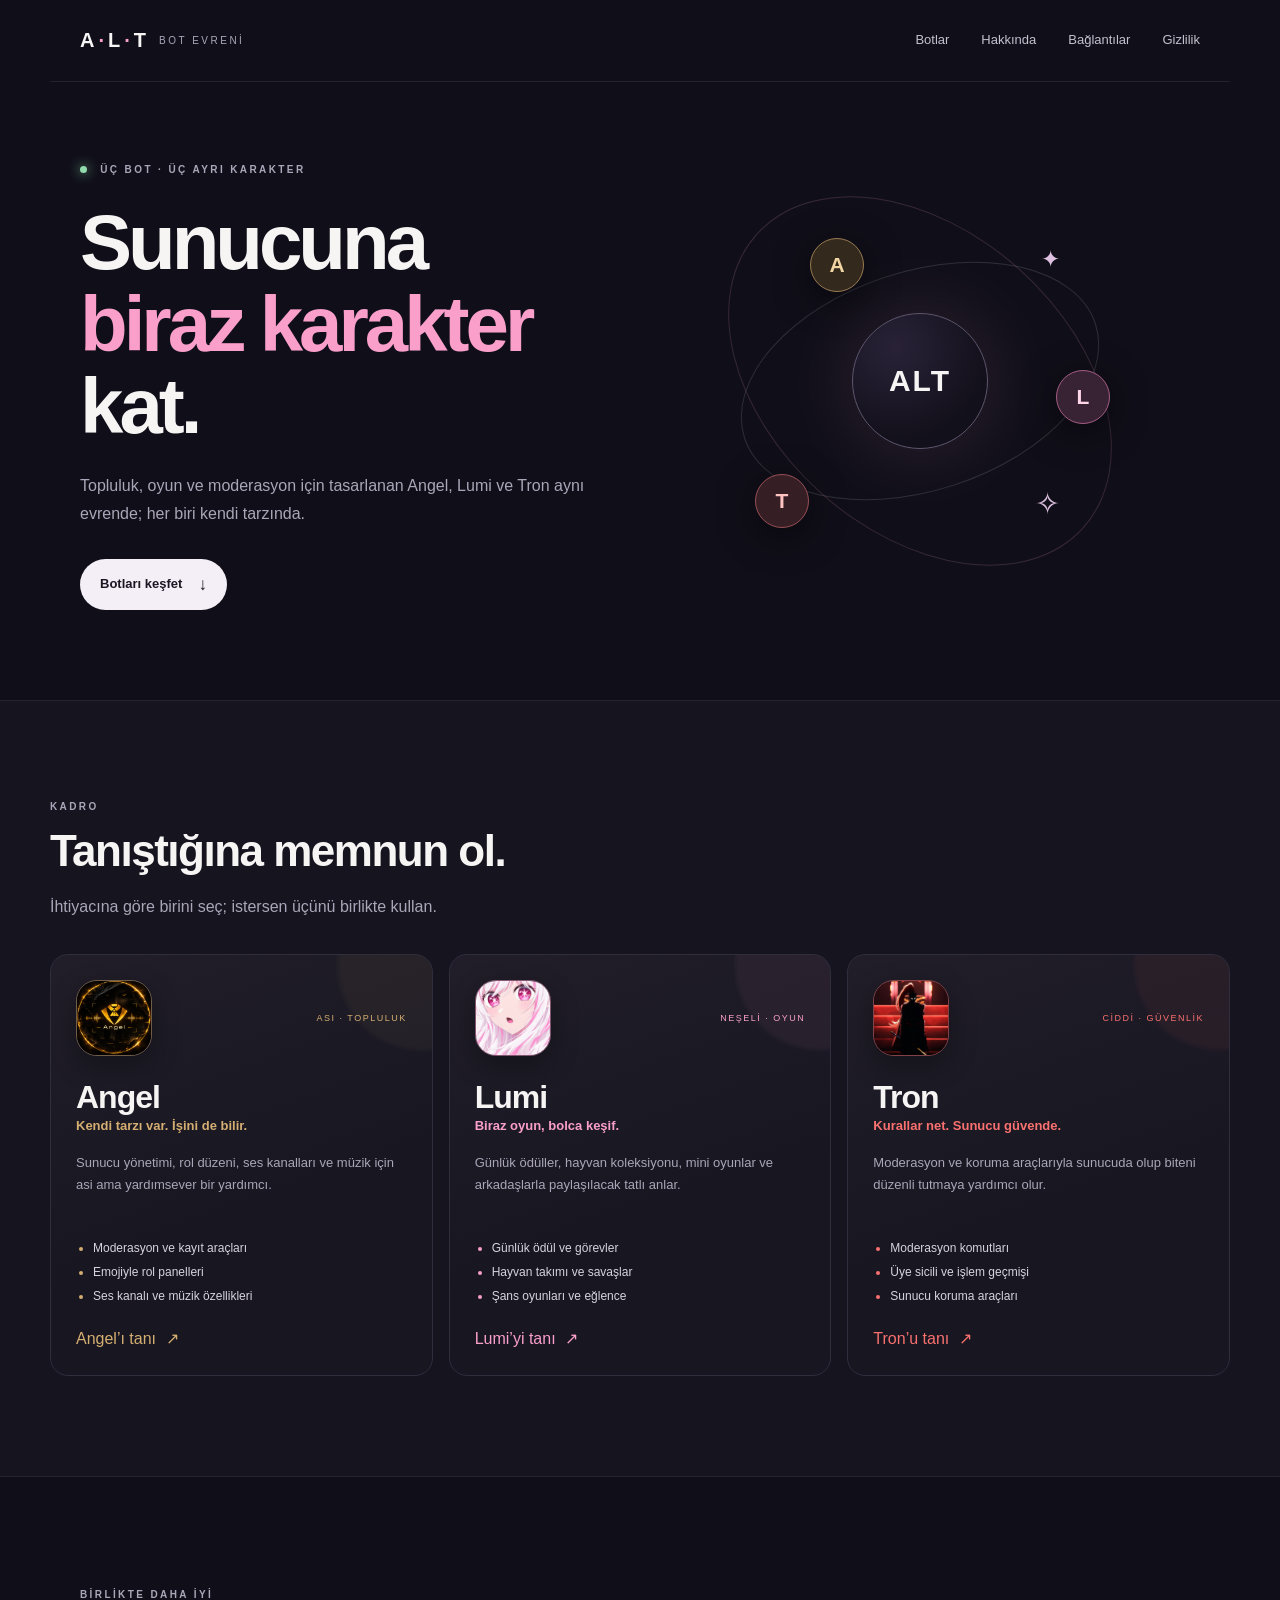
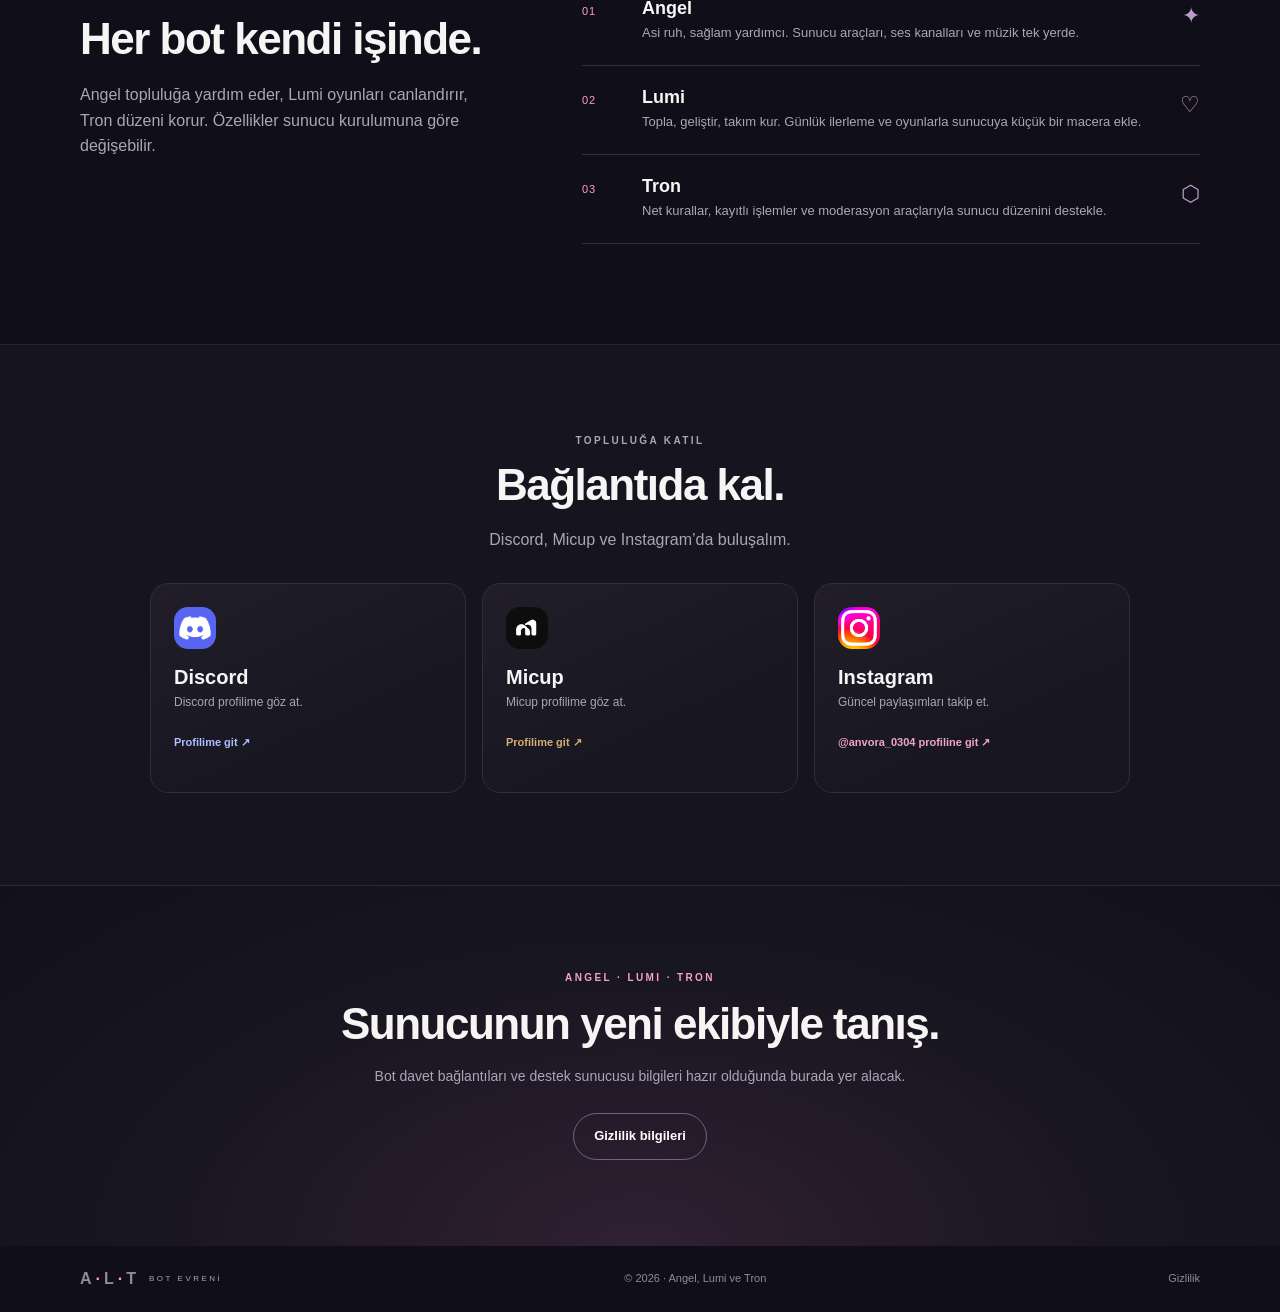
==== commit 78a5d698: "Add files via upload" ====
--- a/index.html
+++ b/index.html
@@ -88,13 +88,6 @@
       </div>
     </section>
 
-    <section class="closing">
-      <p class="eyebrow">ANGEL · LUMI · TRON</p>
-      <h2>Sunucunun yeni ekibiyle tanış.</h2>
-      <p>Bot davet bağlantıları ve destek sunucusu bilgileri hazır olduğunda burada yer alacak.</p>
-      <a class="button button-outline" href="privacy.html">Gizlilik bilgileri</a>
-    </section>
-
     <section class="social-section" id="social" aria-labelledby="social-title">
       <div class="section-heading social-heading">
         <p class="eyebrow">TOPLULUĞA KATIL</p>
@@ -121,6 +114,13 @@
           <span class="social-address-pending">@anvora_0304 profiline git ↗</span>
         </a>
       </div>
+    </section>
+
+    <section class="closing">
+      <p class="eyebrow">ANGEL · LUMI · TRON</p>
+      <h2>Sunucunun yeni ekibiyle tanış.</h2>
+      <p>Bot davet bağlantıları ve destek sunucusu bilgileri hazır olduğunda burada yer alacak.</p>
+      <a class="button button-outline" href="privacy.html">Gizlilik bilgileri</a>
     </section>
   </main>
 
--- a/styles.css
+++ b/styles.css
@@ -19,6 +19,4 @@
 .bot-modal{width:min(900px,calc(100% - 32px));max-width:none;max-height:min(760px,calc(100dvh - 32px));padding:0;border:1px solid #ffffff22;border-radius:24px;background:#171622;color:var(--text);box-shadow:0 32px 100px #000b;overflow:auto}.bot-modal::backdrop{background:#08070dcc;backdrop-filter:blur(8px)}.modal-layout{display:grid;grid-template-columns:minmax(230px,.75fr) 1.25fr;min-height:510px}.modal-art{width:100%;height:100%;min-height:510px;object-fit:contain;padding:20px;background:color-mix(in srgb,var(--accent),#100f19 86%)}.modal-copy{padding:32px 34px 30px}.modal-heading{display:flex;justify-content:space-between;align-items:flex-start;gap:20px}.modal-heading .eyebrow{margin:4px 0 5px;color:var(--accent)}.modal-heading h2{font:800 42px/1.1 var(--display);letter-spacing:-1.5px;margin:0}.modal-close{width:38px;height:38px;flex:0 0 auto;border:1px solid #ffffff26;border-radius:50%;background:#ffffff08;color:#fff;font-size:25px;line-height:1;cursor:pointer}.modal-close:hover{background:#ffffff18}.angel-modal{--accent:var(--gold)}.lumi-modal{--accent:var(--pink)}.tron-modal{--accent:var(--red)}.modal-motto{margin:15px 0 8px;color:var(--accent);font-weight:700}.modal-description{margin:0;color:var(--muted);font-size:13px;line-height:1.8}.modal-copy h3{margin:23px 0 9px;font:700 13px var(--display)}.feature-list{list-style:none;margin:0;padding:0;display:grid;gap:9px;color:#e4dfeb;font-size:12px}.feature-list li{position:relative;padding-left:21px}.feature-list li::before{position:absolute;left:0;content:"✦";color:var(--accent)}.modal-note{margin-top:21px;padding:12px 14px;border:1px solid color-mix(in srgb,var(--accent),transparent 78%);border-radius:12px;background:color-mix(in srgb,var(--accent),transparent 94%);color:#c9c3d1;font-size:11px;line-height:1.6}
 @media(max-width:600px){.bot-modal{width:calc(100% - 20px);max-height:calc(100dvh - 20px);border-radius:18px}.modal-layout{grid-template-columns:1fr}.modal-art{height:210px;min-height:210px;object-position:center 34%}.modal-copy{padding:22px 21px 24px}.modal-heading h2{font-size:35px}.modal-copy h3{margin-top:19px}}
 .social-section{padding:78px 30px 92px;background:#15141f;border-top:1px solid rgba(255,255,255,.07)}.social-heading{text-align:center;margin-bottom:30px}.social-grid{max-width:980px;margin:auto;display:grid;grid-template-columns:repeat(3,1fr);gap:16px}.social-card{--social-accent:#c7b4ff;display:block;min-height:210px;padding:23px;border:1px solid var(--line);border-radius:18px;background:linear-gradient(155deg,#211e29,#171621 68%);text-decoration:none;transition:transform .2s,border-color .2s}.social-card:hover{transform:translateY(-3px);border-color:color-mix(in srgb,var(--social-accent),transparent 45%)}.discord-social{--social-accent:#aebeff}.micup-social{--social-accent:var(--gold)}.instagram-social{--social-accent:#f1a4c9}.social-icon{width:42px;height:42px;display:grid;place-items:center;border:1px solid color-mix(in srgb,var(--social-accent),transparent 58%);border-radius:14px;background:color-mix(in srgb,var(--social-accent),transparent 91%);color:var(--social-accent);font:800 19px var(--display)}.social-card h3{margin:17px 0 4px;font:700 20px var(--display)}.social-card p{margin:0 0 16px;color:var(--muted);font-size:12px}.social-address-pending{display:inline-block;color:var(--social-accent);font-size:11px;font-weight:700}@media(max-width:800px){.social-grid{grid-template-columns:1fr;max-width:560px}.social-card{min-height:0}.social-section{padding:65px 20px 72px}}
-.instagram-logo{object-fit:cover;padding:0;border:0;background:none}
-.discord-logo{object-fit:cover;padding:0;border:0;background:none}
-.micup-logo{object-fit:cover;padding:0;border:0;background:none}
+.social-icon.discord-logo,.social-icon.instagram-logo,.social-icon.micup-logo{display:block;width:42px;height:42px;min-width:42px;max-width:42px;min-height:42px;max-height:42px;flex:0 0 42px;object-fit:cover;border:0;border-radius:14px;padding:0;background:none}
